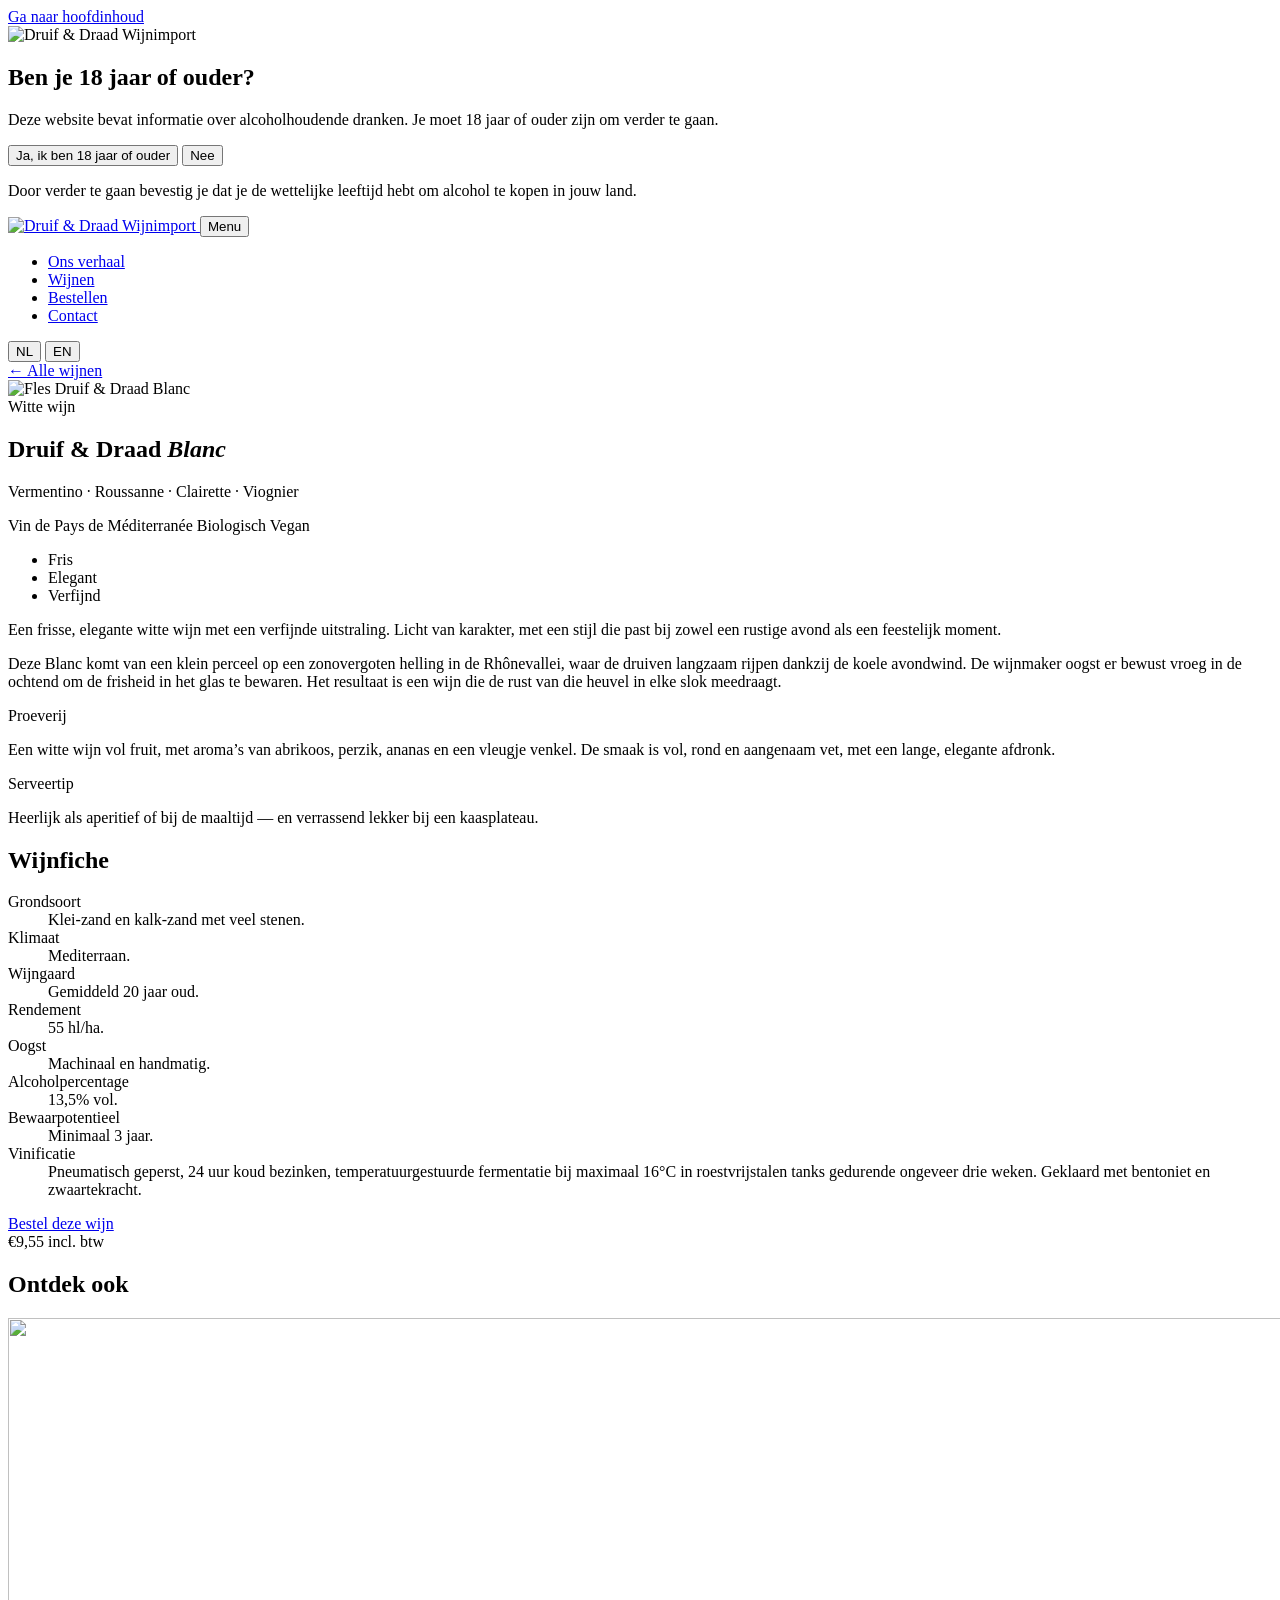
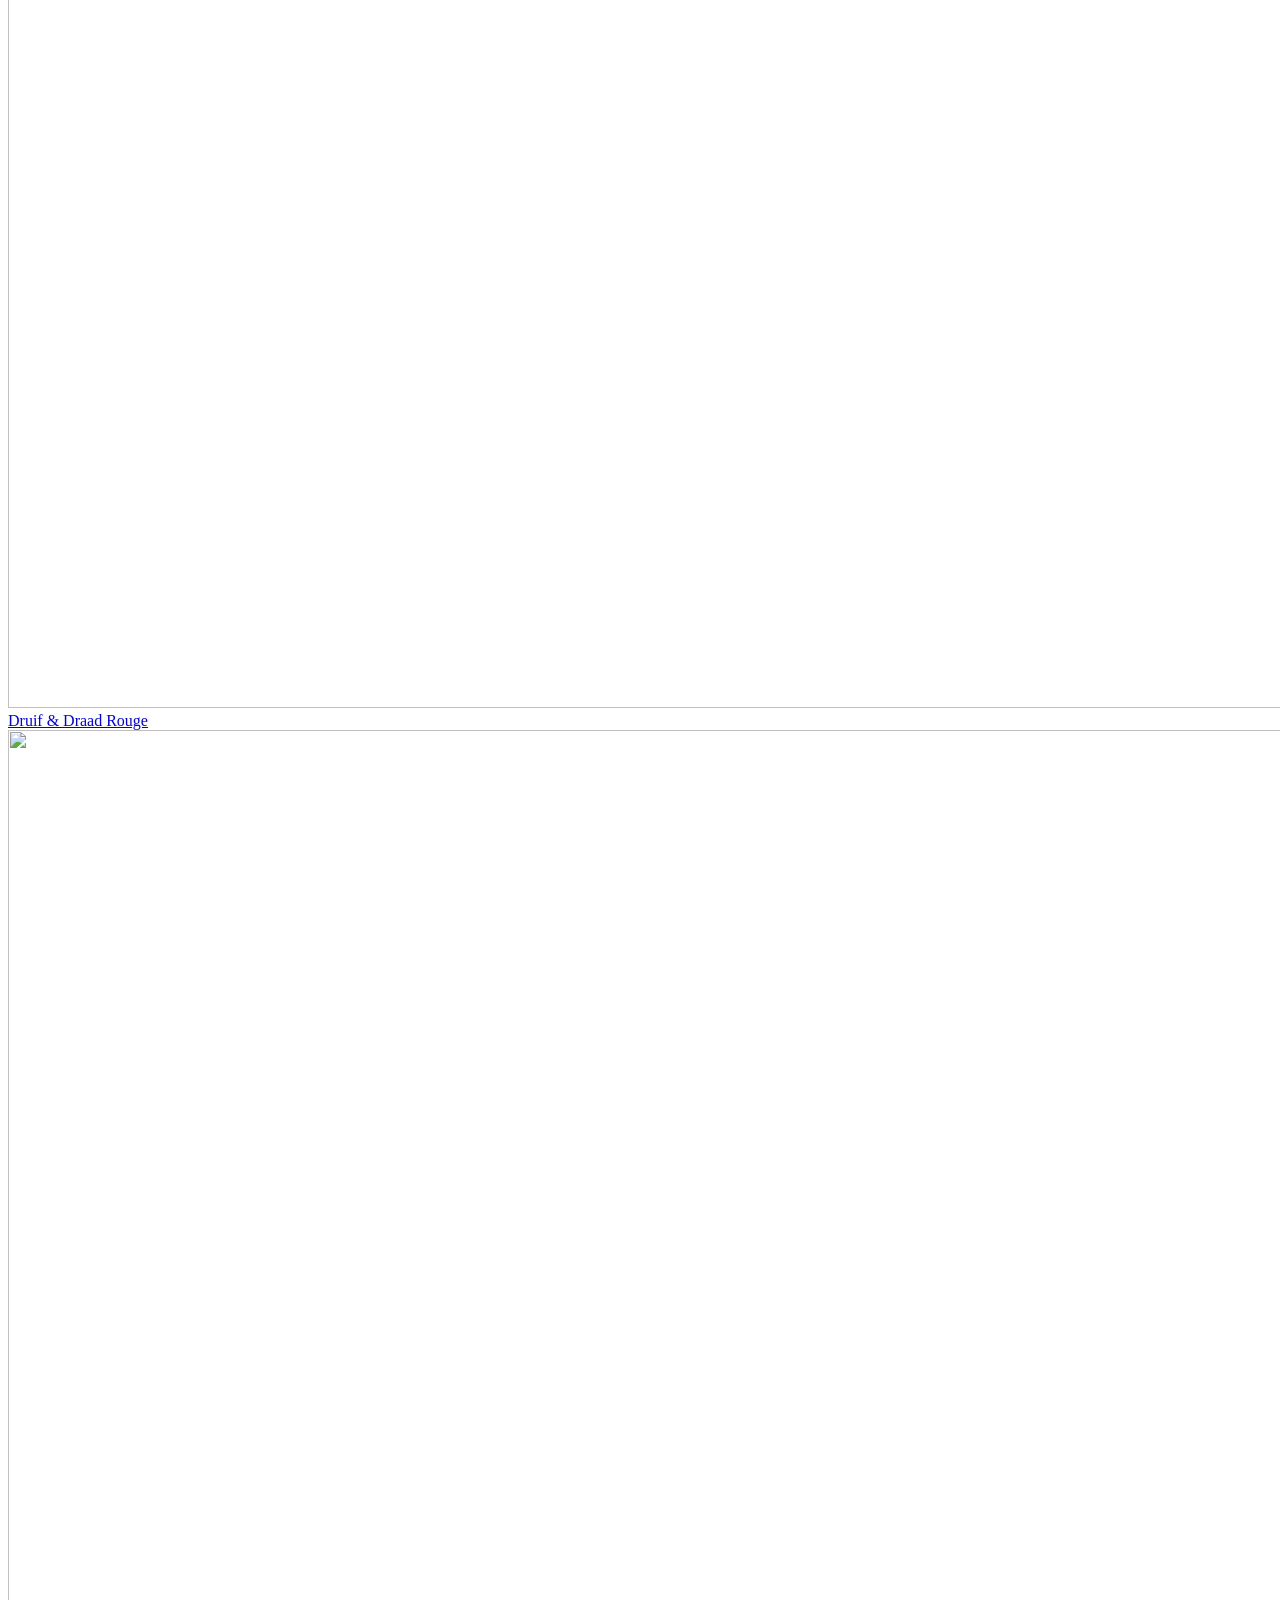
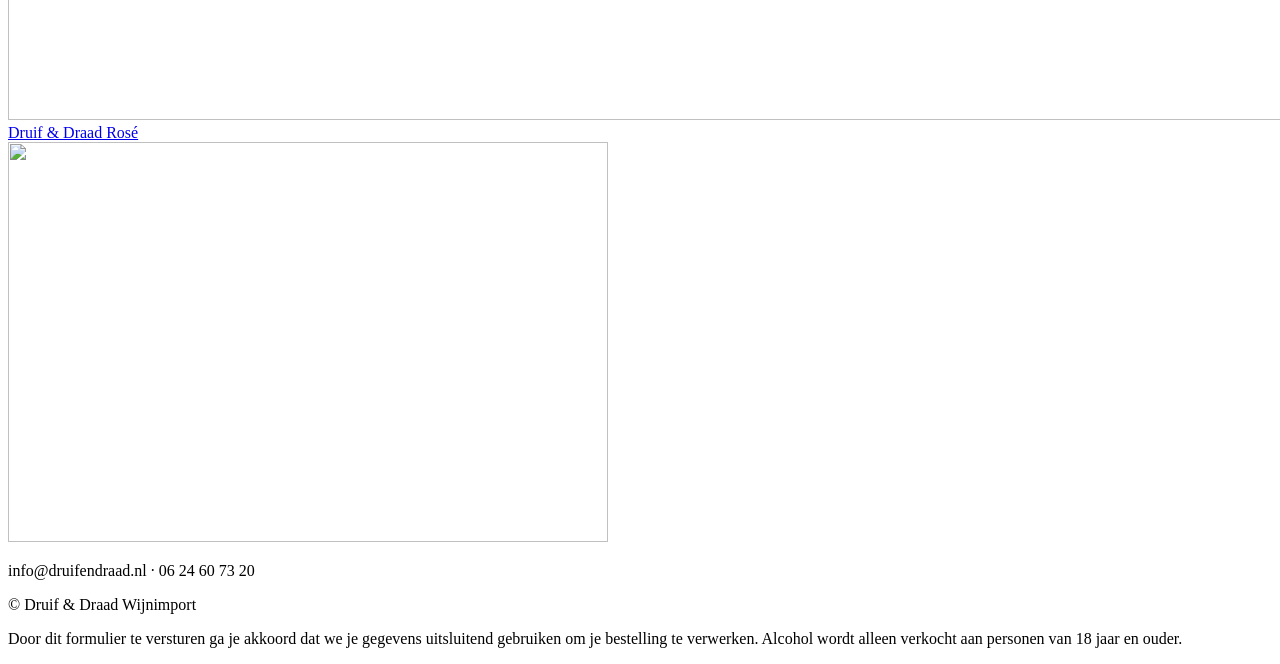
==== wijn-blanc.html @ 43ae8a0f "Add files via upload" ====
<!doctype html>
<html lang="nl">
<head>
  <meta charset="UTF-8">
  <meta name="viewport" content="width=device-width, initial-scale=1">
  <title>Druif &amp; Draad Blanc — Franse witte wijn</title>
  <meta name="description" content="Druif & Draad Blanc: een frisse, elegante witte wijn van Vermentino, Roussanne, Clairette en Viognier, biologisch geteeld in het mediterrane zuiden van Frankrijk.">

  <link rel="icon" type="image/svg+xml" href="assets/img/favicon.svg">
  <link rel="icon" type="image/png" sizes="32x32" href="assets/img/favicon-32.png">
  <link rel="apple-touch-icon" href="assets/img/apple-touch-icon.png">

  <link rel="preconnect" href="https://fonts.googleapis.com">
  <link rel="preconnect" href="https://fonts.gstatic.com" crossorigin>
  <link href="https://fonts.googleapis.com/css2?family=Cormorant+Garamond:ital,wght@0,500;0,600;0,700;1,500;1,600&family=Jost:wght@400;500;600&display=swap" rel="stylesheet">

  <link rel="stylesheet" href="css/style.css">
</head>
<body>
  <a class="skip-link" href="#main-content" data-i18n="skip">Ga naar hoofdinhoud</a>

  <!-- ================= Age gate ================= -->
  <div class="age-gate" id="age-gate" role="dialog" aria-modal="true" aria-labelledby="age-gate-title">
    <div class="age-gate__card" id="age-gate-card">
      <img class="age-gate__logo" src="assets/img/logo.png" width="600" height="400" alt="Druif &amp; Draad Wijnimport">
      <h2 id="age-gate-title" data-i18n="gate.title">Ben je 18 jaar of ouder?</h2>
      <p data-i18n="gate.text">Deze website bevat informatie over alcoholhoudende dranken. Je moet 18 jaar of ouder zijn om verder te gaan.</p>
      <div class="age-gate__actions">
        <button type="button" class="btn btn-primary" id="age-yes" data-i18n="gate.yes">Ja, ik ben 18 jaar of ouder</button>
        <button type="button" class="btn btn-ghost" id="age-no" data-i18n="gate.no">Nee</button>
      </div>
      <p class="age-gate__note" data-i18n="gate.note">Door verder te gaan bevestig je dat je de wettelijke leeftijd hebt om alcohol te kopen in jouw land.</p>
    </div>
  </div>

  <!-- ================= Header ================= -->
  <header class="site-header" id="site-header">
    <div class="container site-header__bar">
      <a class="brand" href="index.html#top">
        <img src="assets/img/logo.png" width="600" height="400" alt="Druif &amp; Draad Wijnimport">
      </a>

      <button class="nav-toggle" id="nav-toggle" aria-expanded="false" aria-controls="site-nav">
        <span class="visually-hidden" data-i18n="nav.toggle">Menu</span>
        <span></span>
      </button>

      <nav class="site-nav" id="site-nav">
        <ul class="nav-links">
          <li><a href="index.html#verhaal" data-i18n="nav.story">Ons verhaal</a></li>
          <li><a href="index.html#wijnen" data-i18n="nav.wines">Wijnen</a></li>
          <li><a href="index.html#bestellen" data-i18n="nav.order">Bestellen</a></li>
          <li><a href="index.html#contact" data-i18n="nav.contact">Contact</a></li>
        </ul>
        <div class="lang-switch" role="group" aria-label="Taal / Language">
          <button type="button" id="lang-nl" aria-pressed="true">NL</button>
          <button type="button" id="lang-en" aria-pressed="false">EN</button>
        </div>
      </nav>
    </div>
  </header>

  <main id="main-content">
    <!-- ================= Wine detail ================= -->
    <section class="wine-detail">
      <div class="container">
        <a class="wine-detail__back" href="index.html#wijnen" data-i18n="winepage.back">&larr; Alle wijnen</a>

        <div class="wine-detail__layout">
          <div class="wine-detail__visual reveal">
            <img src="assets/img/wine-blanc.jpg" width="1400" height="990" alt="Fles Druif &amp; Draad Blanc" loading="eager" decoding="async">
          </div>
          <div class="wine-detail__copy reveal">
            <span class="wine-card__type" data-i18n="wine.blanc.type">Witte wijn</span>
            <h1 class="wine-detail__name">Druif &amp; Draad <em>Blanc</em></h1>
            <p class="wine-card__grapes">Vermentino · Roussanne · Clairette · Viognier</p>
            <div class="wine-detail__badges">
              <span class="wine-detail__classification" data-i18n="wine.blanc.classification">Vin de Pays de M&eacute;diterran&eacute;e</span>
              <span class="wine-detail__badge" data-i18n="wine.blanc.badge1">Biologisch</span>
              <span class="wine-detail__badge" data-i18n="wine.blanc.badge2">Vegan</span>
            </div>
            <ul class="wine-card__keywords">
              <li data-i18n="wine.blanc.kw1">Fris</li>
              <li data-i18n="wine.blanc.kw2">Elegant</li>
              <li data-i18n="wine.blanc.kw3">Verfijnd</li>
            </ul>
            <p class="wine-detail__desc" data-i18n="wine.blanc.desc">Een frisse, elegante witte wijn met een verfijnde uitstraling. Licht van karakter, met een stijl die past bij zowel een rustige avond als een feestelijk moment.</p>
            <p class="wine-detail__story" data-i18n="wine.blanc.storyFull">Deze Blanc komt van een klein perceel op een zonovergoten helling in de Rhônevallei, waar de druiven langzaam rijpen dankzij de koele avondwind. De wijnmaker oogst er bewust vroeg in de ochtend om de frisheid in het glas te bewaren. Het resultaat is een wijn die de rust van die heuvel in elke slok meedraagt.</p>

            <span class="wine-card__type" data-i18n="winepage.tastingLabel">Proeverij</span>
            <p class="wine-detail__desc" data-i18n="wine.blanc.tasting">Een witte wijn vol fruit, met aroma&rsquo;s van abrikoos, perzik, ananas en een vleugje venkel. De smaak is vol, rond en aangenaam vet, met een lange, elegante afdronk.</p>

            <div class="wine-detail__meta">
              <span class="wine-detail__meta-label" data-i18n="winepage.serveLabel">Serveertip</span>
              <p data-i18n="wine.blanc.pairing">Heerlijk als aperitief of bij de maaltijd &mdash; en verrassend lekker bij een kaasplateau.</p>
            </div>

            <div class="wine-detail__specs">
              <h2 data-i18n="winepage.specsHeading">Wijnfiche</h2>
              <dl>
                <div><dt data-i18n="specs.soil">Grondsoort</dt><dd data-i18n="wine.blanc.spec.soil">Klei-zand en kalk-zand met veel stenen.</dd></div>
                <div><dt data-i18n="specs.climate">Klimaat</dt><dd data-i18n="wine.blanc.spec.climate">Mediterraan.</dd></div>
                <div><dt data-i18n="specs.vineyard">Wijngaard</dt><dd data-i18n="wine.blanc.spec.vineyard">Gemiddeld 20 jaar oud.</dd></div>
                <div><dt data-i18n="specs.yield">Rendement</dt><dd data-i18n="wine.blanc.spec.yield">55 hl/ha.</dd></div>
                <div><dt data-i18n="specs.harvest">Oogst</dt><dd data-i18n="wine.blanc.spec.harvest">Machinaal en handmatig.</dd></div>
                <div><dt data-i18n="specs.abv">Alcoholpercentage</dt><dd data-i18n="wine.blanc.spec.abv">13,5% vol.</dd></div>
                <div><dt data-i18n="specs.aging">Bewaarpotentieel</dt><dd data-i18n="wine.blanc.spec.aging">Minimaal 3 jaar.</dd></div>
                <div class="wine-detail__specs-full"><dt data-i18n="specs.vinification">Vinificatie</dt><dd data-i18n="wine.blanc.spec.vinification">Pneumatisch geperst, 24 uur koud bezinken, temperatuurgestuurde fermentatie bij maximaal 16&deg;C in roestvrijstalen tanks gedurende ongeveer drie weken. Geklaard met bentoniet en zwaartekracht.</dd></div>
              </dl>
            </div>

            <div class="wine-detail__actions">
              <a class="btn btn-primary" href="index.html?wine=blanc#bestellen" data-i18n="winepage.orderCta">Bestel deze wijn</a>
              <div class="wine-detail__price">&euro;9,55 <span data-i18n="wine.priceNote">incl. btw</span></div>
            </div>
          </div>
        </div>
      </div>
    </section>

    <!-- ================= Other wines ================= -->
    <section class="wine-detail__others">
      <div class="container">
        <h2 data-i18n="winepage.othersHeading">Ontdek ook</h2>
        <div class="wine-detail__others-grid">
          <a class="wine-detail__other-card" href="wijn-rouge.html">
            <img src="assets/img/wine-rouge.jpg" width="1400" height="990" alt="" aria-hidden="true">
            <span>Druif &amp; Draad Rouge</span>
          </a>
          <a class="wine-detail__other-card" href="wijn-rose.html">
            <img src="assets/img/wine-rose.jpg" width="1400" height="990" alt="" aria-hidden="true">
            <span>Druif &amp; Draad Ros&eacute;</span>
          </a>
        </div>
      </div>
    </section>
  </main>

  <!-- ================= Footer ================= -->
  <footer class="site-footer" id="contact">
    <div class="container">
      <div class="site-footer__brand">
        <img src="assets/img/logo.png" width="600" height="400" alt="" aria-hidden="true">
      </div>
      <div class="site-footer__meta">
        <p>info@druifendraad.nl · 06 24 60 73 20</p>
        <p>&copy; <span id="year"></span> Druif &amp; Draad Wijnimport</p>
      </div>
      <p class="site-footer__legal-note" data-i18n="footer.legal">Door dit formulier te versturen ga je akkoord dat we je gegevens uitsluitend gebruiken om je bestelling te verwerken. Alcohol wordt alleen verkocht aan personen van 18 jaar en ouder.</p>
    </div>
  </footer>

  <script src="js/main.js"></script>
</body>
</html>
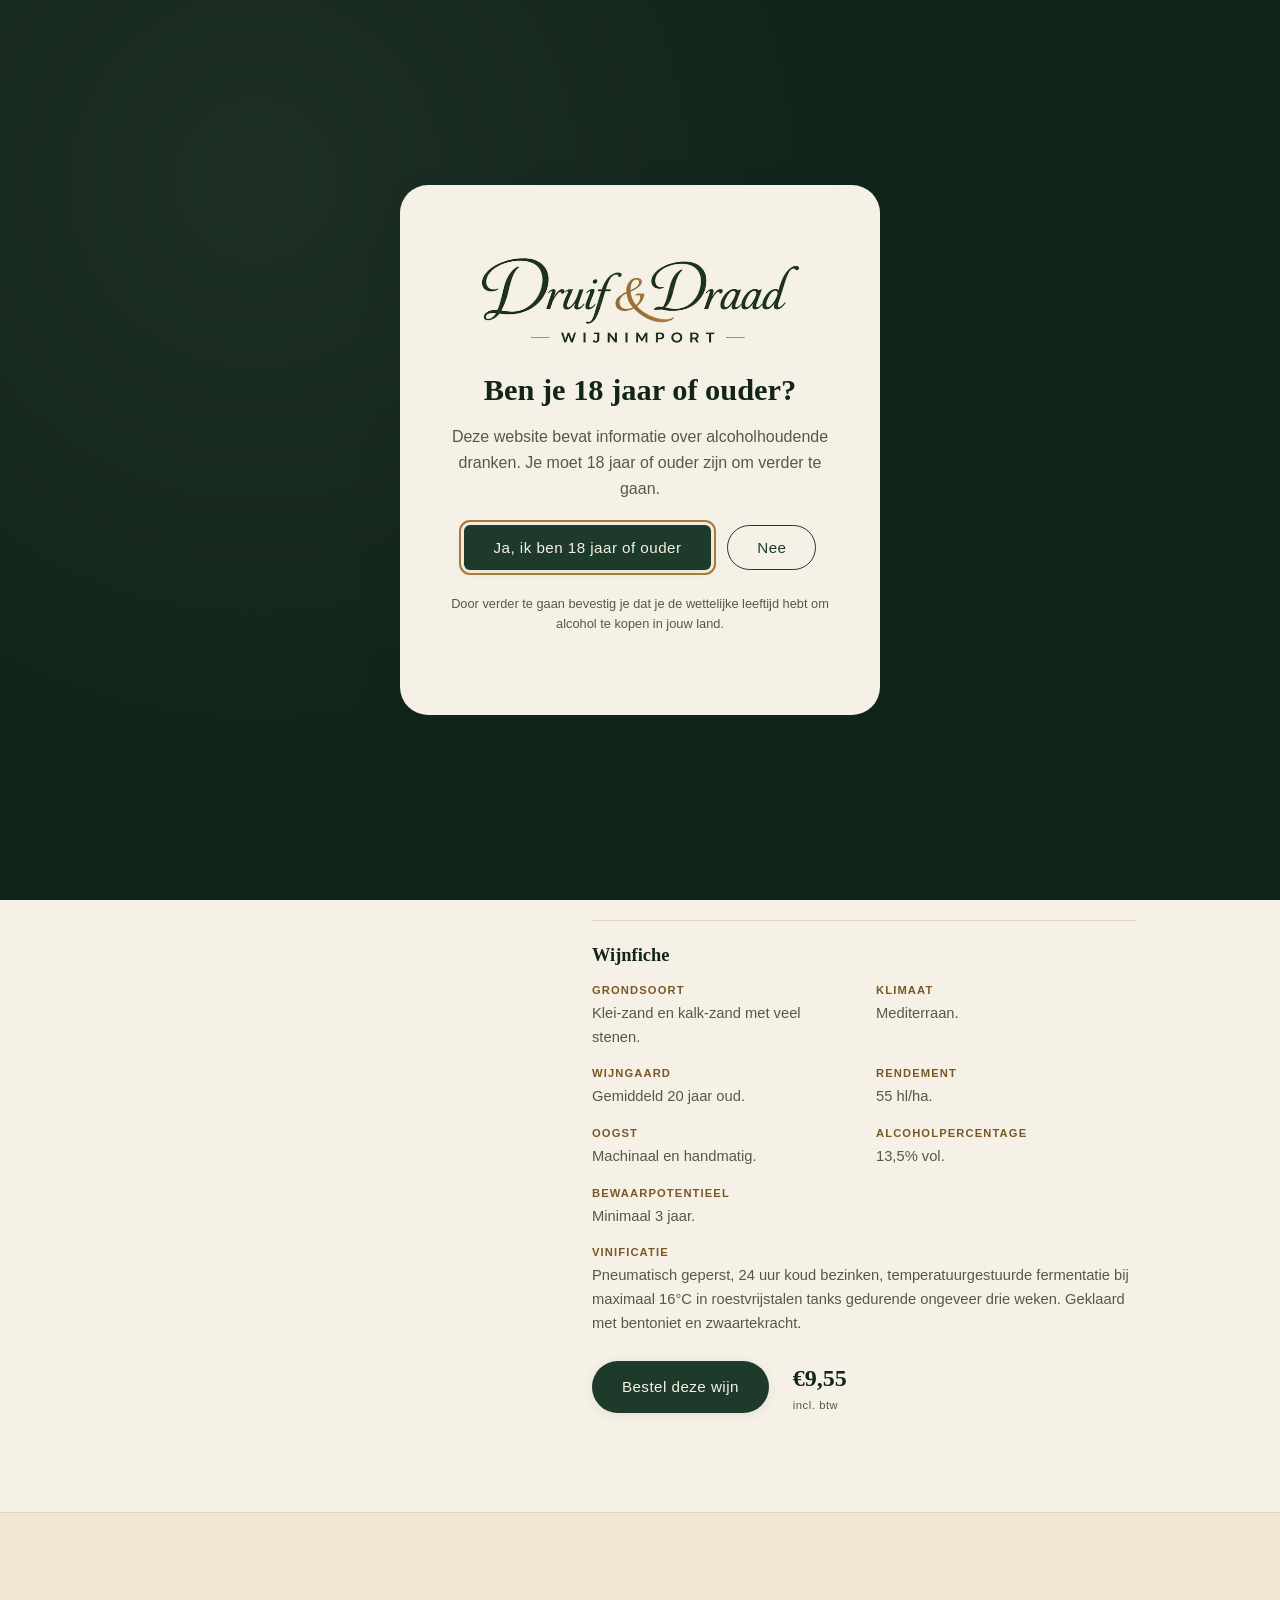
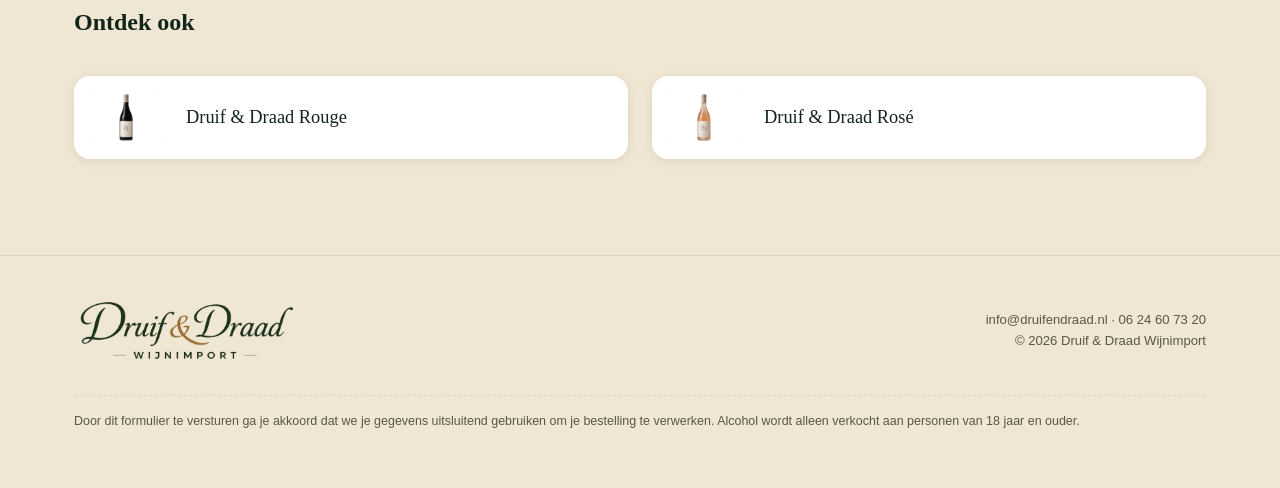
==== commit d17f1e63: "Logo transparant en groter" ====
--- a/wijn-blanc.html
+++ b/wijn-blanc.html
@@ -22,7 +22,7 @@
   <!-- ================= Age gate ================= -->
   <div class="age-gate" id="age-gate" role="dialog" aria-modal="true" aria-labelledby="age-gate-title">
     <div class="age-gate__card" id="age-gate-card">
-      <img class="age-gate__logo" src="assets/img/logo.png" width="600" height="400" alt="Druif &amp; Draad Wijnimport">
+      <img class="age-gate__logo" src="assets/img/logo.png" width="657" height="196" alt="Druif &amp; Draad Wijnimport">
       <h2 id="age-gate-title" data-i18n="gate.title">Ben je 18 jaar of ouder?</h2>
       <p data-i18n="gate.text">Deze website bevat informatie over alcoholhoudende dranken. Je moet 18 jaar of ouder zijn om verder te gaan.</p>
       <div class="age-gate__actions">
@@ -37,7 +37,7 @@
   <header class="site-header" id="site-header">
     <div class="container site-header__bar">
       <a class="brand" href="index.html#top">
-        <img src="assets/img/logo.png" width="600" height="400" alt="Druif &amp; Draad Wijnimport">
+        <img src="assets/img/logo.png" width="657" height="196" alt="Druif &amp; Draad Wijnimport">
       </a>
 
       <button class="nav-toggle" id="nav-toggle" aria-expanded="false" aria-controls="site-nav">
@@ -140,7 +140,7 @@
   <footer class="site-footer" id="contact">
     <div class="container">
       <div class="site-footer__brand">
-        <img src="assets/img/logo.png" width="600" height="400" alt="" aria-hidden="true">
+        <img src="assets/img/logo.png" width="657" height="196" alt="" aria-hidden="true">
       </div>
       <div class="site-footer__meta">
         <p>info@druifendraad.nl · 06 24 60 73 20</p>
--- a/css/style.css
+++ b/css/style.css
@@ -0,0 +1,997 @@
+/* ==========================================================================
+   Druif & Draad — stylesheet
+   Design tokens (primitive -> semantic) + components
+   ========================================================================== */
+
+:root {
+  /* Primitive palette */
+  --cream-50: #FBF8F1;
+  --cream-100: #F6F1E6;
+  --cream-200: #EFE6D3;
+  --cream-300: #E0D5BC;
+  --green-900: #12251A;
+  --green-800: #1E3A2B;
+  --green-700: #2A4E39;
+  --green-050: #E7ECE7;
+  --gold-300: #D8B87C;
+  --gold-500: #A9793A;
+  --gold-700: #7C5726;
+  --ink-900: #2A2A24;
+  --ink-600: #5B5646;
+  --white: #FFFFFF;
+
+  /* Semantic tokens */
+  --color-bg: var(--cream-100);
+  --color-bg-soft: var(--cream-200);
+  --color-surface: var(--white);
+  --color-border: var(--cream-300);
+  --color-text: var(--ink-900);
+  --color-text-soft: var(--ink-600);
+  --color-primary: var(--green-800);
+  --color-primary-strong: var(--green-900);
+  --color-primary-tint: var(--green-050);
+  --color-accent: var(--gold-500);
+  --color-accent-strong: var(--gold-700);
+  --color-accent-tint: var(--gold-300);
+  --color-on-primary: var(--cream-100);
+
+  /* Elevation */
+  --shadow-sm: 0 2px 12px rgba(18, 37, 26, 0.08);
+  --shadow-md: 0 16px 40px rgba(18, 37, 26, 0.14);
+
+  /* Shape */
+  --radius-sm: 6px;
+  --radius-md: 16px;
+  --radius-lg: 28px;
+  --radius-pill: 999px;
+
+  /* Layout */
+  --container: 1180px;
+  --space-1: 0.5rem;
+  --space-2: 1rem;
+  --space-3: 1.5rem;
+  --space-4: 2.5rem;
+  --space-5: 4rem;
+  --space-6: 6rem;
+
+  /* Motion */
+  --ease-out: cubic-bezier(0.16, 0.84, 0.44, 1);
+  --dur-fast: 200ms;
+  --dur-base: 500ms;
+  --dur-slow: 800ms;
+
+  /* Type */
+  --font-display: "Cormorant Garamond", "Iowan Old Style", Georgia, serif;
+  --font-body: "Jost", "Helvetica Neue", Arial, sans-serif;
+}
+
+@media (prefers-reduced-motion: reduce) {
+  :root {
+    --dur-fast: 0ms;
+    --dur-base: 0ms;
+    --dur-slow: 0ms;
+  }
+}
+
+/* ---------- Reset ---------- */
+*, *::before, *::after { box-sizing: border-box; }
+html { scroll-behavior: smooth; }
+@media (prefers-reduced-motion: reduce) {
+  html { scroll-behavior: auto; }
+  *, *::before, *::after {
+    animation-duration: 0.01ms !important;
+    animation-iteration-count: 1 !important;
+    transition-duration: 0.01ms !important;
+    scroll-behavior: auto !important;
+  }
+}
+body {
+  margin: 0;
+  background: var(--color-bg);
+  color: var(--color-text);
+  font-family: var(--font-body);
+  font-size: 1rem;
+  line-height: 1.6;
+  -webkit-font-smoothing: antialiased;
+}
+img { max-width: 100%; height: auto; display: block; }
+a { color: inherit; }
+h1, h2, h3, h4 { font-family: var(--font-display); font-weight: 600; line-height: 1.15; margin: 0 0 var(--space-2); color: var(--color-primary-strong); }
+p { margin: 0 0 var(--space-2); }
+button { font-family: inherit; }
+ul { margin: 0; padding: 0; list-style: none; }
+
+.container {
+  width: 100%;
+  max-width: var(--container);
+  margin-inline: auto;
+  padding-inline: var(--space-3);
+}
+
+.eyebrow {
+  display: inline-block;
+  font-family: var(--font-body);
+  font-size: 0.78rem;
+  letter-spacing: 0.22em;
+  text-transform: uppercase;
+  color: var(--color-accent-strong);
+  font-weight: 500;
+  margin-bottom: var(--space-2);
+}
+
+.section-heading { max-width: 40rem; }
+.section-heading p { color: var(--color-text-soft); }
+
+.center { text-align: center; margin-inline: auto; }
+
+/* ---------- Skip link ---------- */
+.skip-link {
+  position: absolute;
+  left: -999px;
+  top: auto;
+  background: var(--color-primary);
+  color: var(--color-on-primary);
+  padding: 0.8em 1.4em;
+  border-radius: var(--radius-sm);
+  z-index: 1000;
+}
+.skip-link:focus {
+  left: var(--space-3);
+  top: var(--space-3);
+}
+
+/* ---------- Focus ---------- */
+a:focus-visible,
+button:focus-visible,
+input:focus-visible,
+select:focus-visible,
+textarea:focus-visible {
+  outline: 2.5px solid var(--color-accent);
+  outline-offset: 3px;
+  border-radius: var(--radius-sm);
+}
+
+/* ==========================================================================
+   Age gate
+   ========================================================================== */
+.age-gate {
+  position: fixed;
+  inset: 0;
+  z-index: 2000;
+  display: flex;
+  align-items: center;
+  justify-content: center;
+  padding: var(--space-3);
+  background: var(--color-primary-strong);
+  background-image: radial-gradient(circle at 20% 20%, rgba(255,255,255,0.05), transparent 45%);
+}
+.age-gate[hidden] { display: none; }
+.age-gate__card {
+  width: 100%;
+  max-width: 30rem;
+  background: var(--color-bg);
+  border-radius: var(--radius-lg);
+  padding: var(--space-5) var(--space-4);
+  text-align: center;
+  box-shadow: var(--shadow-md);
+  animation: gate-in var(--dur-slow) var(--ease-out);
+}
+@keyframes gate-in {
+  from { opacity: 0; transform: translateY(18px) scale(0.98); }
+  to { opacity: 1; transform: translateY(0) scale(1); }
+}
+.age-gate__logo {
+  width: min(21rem, 100%);
+  height: auto;
+  margin: 0 auto var(--space-3);
+}
+.age-gate__card h2 { font-size: clamp(1.4rem, 1.1rem + 1.2vw, 1.9rem); }
+.age-gate__card p { color: var(--color-text-soft); }
+.age-gate__actions {
+  display: flex;
+  gap: var(--space-2);
+  justify-content: center;
+  margin-top: var(--space-3);
+  flex-wrap: wrap;
+}
+.age-gate__note {
+  margin-top: var(--space-3);
+  font-size: 0.8rem;
+  color: var(--color-text-soft);
+}
+
+/* ==========================================================================
+   Buttons
+   ========================================================================== */
+.btn {
+  display: inline-flex;
+  align-items: center;
+  justify-content: center;
+  gap: 0.5em;
+  padding: 0.85em 1.9em;
+  border-radius: var(--radius-pill);
+  font-size: 0.95rem;
+  letter-spacing: 0.03em;
+  font-weight: 500;
+  border: 1.5px solid transparent;
+  cursor: pointer;
+  transition: transform var(--dur-fast) var(--ease-out),
+              background-color var(--dur-fast) var(--ease-out),
+              border-color var(--dur-fast) var(--ease-out),
+              box-shadow var(--dur-fast) var(--ease-out),
+              opacity var(--dur-fast) var(--ease-out);
+  text-decoration: none;
+  min-height: 44px;
+}
+.btn:active { transform: translateY(1px) scale(0.99); }
+.btn-primary {
+  background: var(--color-primary);
+  color: var(--color-on-primary);
+  box-shadow: var(--shadow-sm);
+}
+.btn-primary:hover { background: var(--color-primary-strong); box-shadow: var(--shadow-md); }
+.btn-ghost {
+  background: transparent;
+  color: var(--color-primary);
+  border-color: var(--color-primary);
+}
+.btn-ghost:hover { background: var(--color-primary-tint); }
+.btn-outline-light {
+  background: transparent;
+  color: var(--color-on-primary);
+  border-color: rgba(246,241,230,0.55);
+}
+.btn-outline-light:hover { background: rgba(246,241,230,0.12); }
+.btn[disabled] { opacity: 0.6; cursor: progress; }
+
+/* ==========================================================================
+   Header
+   ========================================================================== */
+.site-header {
+  position: sticky;
+  top: 0;
+  z-index: 900;
+  background: rgba(246, 241, 230, 0.88);
+  backdrop-filter: blur(10px);
+  -webkit-backdrop-filter: blur(10px);
+  border-bottom: 1px solid transparent;
+  transition: border-color var(--dur-fast) var(--ease-out), box-shadow var(--dur-fast) var(--ease-out);
+}
+.site-header.is-scrolled {
+  border-color: var(--color-border);
+  box-shadow: var(--shadow-sm);
+}
+.site-header__bar {
+  display: flex;
+  align-items: center;
+  justify-content: space-between;
+  gap: var(--space-3);
+  padding-block: 0.85rem;
+}
+.brand {
+  display: flex;
+  align-items: center;
+  gap: 0.6rem;
+  text-decoration: none;
+}
+.brand img { height: 3.6rem; width: auto; }
+
+.nav-toggle {
+  display: none;
+  background: transparent;
+  border: none;
+  width: 44px;
+  height: 44px;
+  border-radius: var(--radius-sm);
+  cursor: pointer;
+  position: relative;
+}
+.nav-toggle span,
+.nav-toggle span::before,
+.nav-toggle span::after {
+  content: "";
+  position: absolute;
+  left: 11px;
+  right: 11px;
+  height: 2px;
+  background: var(--color-primary-strong);
+  transition: transform var(--dur-fast) var(--ease-out), opacity var(--dur-fast) var(--ease-out);
+}
+.nav-toggle span { top: 21px; }
+.nav-toggle span::before { content: ""; top: -7px; }
+.nav-toggle span::after { content: ""; top: 7px; }
+.nav-toggle[aria-expanded="true"] span { background: transparent; }
+.nav-toggle[aria-expanded="true"] span::before { transform: translateY(7px) rotate(45deg); }
+.nav-toggle[aria-expanded="true"] span::after { transform: translateY(-7px) rotate(-45deg); }
+
+.site-nav {
+  display: flex;
+  align-items: center;
+  gap: var(--space-4);
+}
+.nav-links { display: flex; gap: var(--space-3); }
+.nav-links a {
+  text-decoration: none;
+  font-size: 0.92rem;
+  letter-spacing: 0.03em;
+  color: var(--color-text);
+  padding: 0.4em 0.1em;
+  position: relative;
+}
+.nav-links a::after {
+  content: "";
+  position: absolute;
+  left: 0; right: 100%;
+  bottom: -2px;
+  height: 1.5px;
+  background: var(--color-accent);
+  transition: right var(--dur-base) var(--ease-out);
+}
+.nav-links a:hover::after,
+.nav-links a:focus-visible::after { right: 0; }
+
+.lang-switch {
+  display: flex;
+  border: 1.5px solid var(--color-border);
+  border-radius: var(--radius-pill);
+  overflow: hidden;
+}
+.lang-switch button {
+  border: none;
+  background: transparent;
+  padding: 0.4em 0.75em;
+  font-size: 0.78rem;
+  letter-spacing: 0.08em;
+  cursor: pointer;
+  color: var(--color-text-soft);
+  transition: background var(--dur-fast) var(--ease-out), color var(--dur-fast) var(--ease-out);
+}
+.lang-switch button[aria-pressed="true"] {
+  background: var(--color-primary);
+  color: var(--color-on-primary);
+}
+
+@media (max-width: 860px) {
+  .nav-toggle { display: block; }
+  .site-nav {
+    position: fixed;
+    inset: 0 0 0 auto;
+    top: 0;
+    height: 100vh;
+    width: min(78vw, 20rem);
+    background: var(--color-bg);
+    flex-direction: column;
+    align-items: flex-start;
+    justify-content: flex-start;
+    padding: 6.5rem var(--space-3) var(--space-3);
+    transform: translateX(100%);
+    transition: transform var(--dur-base) var(--ease-out);
+    box-shadow: var(--shadow-md);
+  }
+  .site-nav.is-open { transform: translateX(0); }
+  .nav-links { flex-direction: column; gap: var(--space-2); }
+  .nav-links a { font-size: 1.1rem; }
+  .lang-switch { margin-top: var(--space-3); }
+}
+
+/* ==========================================================================
+   Hero
+   ========================================================================== */
+.hero {
+  position: relative;
+  padding-block: var(--space-6) var(--space-5);
+  overflow: hidden;
+}
+.hero::before {
+  content: "";
+  position: absolute;
+  inset: 0;
+  background: radial-gradient(60% 60% at 85% 10%, var(--color-primary-tint), transparent 70%);
+  z-index: 0;
+}
+.hero .container {
+  position: relative;
+  z-index: 1;
+  display: grid;
+  grid-template-columns: 1fr;
+  gap: var(--space-5);
+  align-items: center;
+}
+.hero__copy { max-width: 34rem; }
+.hero__tagline {
+  font-size: clamp(2.4rem, 1.7rem + 3vw, 4rem);
+  margin-bottom: var(--space-2);
+}
+.hero__tagline em {
+  font-style: italic;
+  color: var(--color-accent-strong);
+}
+.hero__lede {
+  font-size: 1.1rem;
+  color: var(--color-text-soft);
+  max-width: 32rem;
+}
+.hero__actions {
+  display: flex;
+  gap: var(--space-2);
+  margin-top: var(--space-3);
+  flex-wrap: wrap;
+}
+.hero__visual {
+  position: relative;
+  border-radius: var(--radius-lg);
+  overflow: hidden;
+  background: var(--color-surface);
+  box-shadow: var(--shadow-md);
+}
+.hero__visual img {
+  width: 100%;
+  height: auto;
+  aspect-ratio: 1400 / 990;
+  object-fit: cover;
+  transition: transform 1.2s var(--ease-out);
+}
+.hero__visual:hover img { transform: scale(1.035); }
+.hero__badge {
+  position: absolute;
+  bottom: var(--space-2);
+  left: var(--space-2);
+  background: rgba(246,241,230,0.92);
+  backdrop-filter: blur(6px);
+  padding: 0.6em 1.1em;
+  border-radius: var(--radius-pill);
+  font-size: 0.78rem;
+  letter-spacing: 0.08em;
+  color: var(--color-primary-strong);
+  box-shadow: var(--shadow-sm);
+}
+
+@media (min-width: 900px) {
+  .hero .container { grid-template-columns: 1.05fr 0.95fr; }
+}
+
+/* ==========================================================================
+   Reveal-on-scroll
+   ========================================================================== */
+.reveal {
+  opacity: 0;
+  transform: translateY(28px);
+  transition: opacity var(--dur-slow) var(--ease-out), transform var(--dur-slow) var(--ease-out);
+  will-change: opacity, transform;
+}
+.reveal.is-visible { opacity: 1; transform: translateY(0); }
+.reveal-stagger.is-visible { transition-delay: var(--stagger, 0ms); }
+
+/* ==========================================================================
+   Story
+   ========================================================================== */
+.story {
+  padding-block: var(--space-6);
+  background: var(--color-bg-soft);
+  border-block: 1px solid var(--color-border);
+}
+.story .container {
+  display: grid;
+  gap: var(--space-4);
+}
+.story__mark {
+  font-family: var(--font-display);
+  font-size: 5rem;
+  color: var(--color-accent-tint);
+  line-height: 0.6;
+  margin-bottom: var(--space-2);
+}
+.story__text {
+  max-width: 42rem;
+  font-size: 1.08rem;
+  color: var(--color-text-soft);
+}
+.story__keywords {
+  display: flex;
+  gap: var(--space-2);
+  flex-wrap: wrap;
+  margin-top: var(--space-3);
+}
+.story__keywords li {
+  font-size: 0.76rem;
+  letter-spacing: 0.14em;
+  text-transform: uppercase;
+  color: var(--color-primary);
+  border: 1px solid var(--color-border);
+  background: var(--color-surface);
+  padding: 0.5em 1em;
+  border-radius: var(--radius-pill);
+}
+
+@media (min-width: 900px) {
+  .story .container { grid-template-columns: 0.9fr 1.1fr; align-items: start; }
+}
+
+/* ==========================================================================
+   Wines
+   ========================================================================== */
+.wines { padding-block: var(--space-6); }
+.wines-grid {
+  margin-top: var(--space-5);
+  display: grid;
+  gap: var(--space-4);
+  grid-template-columns: 1fr;
+}
+@media (min-width: 720px) {
+  .wines-grid { grid-template-columns: repeat(3, 1fr); }
+}
+
+.wine-card {
+  background: var(--color-surface);
+  border-radius: var(--radius-lg);
+  overflow: hidden;
+  box-shadow: var(--shadow-sm);
+  display: flex;
+  flex-direction: column;
+  transition: box-shadow var(--dur-base) var(--ease-out), transform var(--dur-base) var(--ease-out);
+}
+.wine-card:hover { box-shadow: var(--shadow-md); transform: translateY(-6px); }
+.wine-card__figure {
+  display: block;
+  background: linear-gradient(180deg, var(--cream-200), var(--white) 70%);
+  padding: var(--space-3) var(--space-3) 0;
+  text-decoration: none;
+}
+.wine-card__figure img {
+  width: 100%;
+  aspect-ratio: 1400 / 990;
+  object-fit: contain;
+  transition: transform var(--dur-slow) var(--ease-out);
+}
+.wine-card:hover .wine-card__figure img,
+.wine-card__figure:focus-visible img { transform: translateY(-6px) scale(1.02); }
+.wine-card__body {
+  padding: var(--space-3) var(--space-3) var(--space-4);
+  display: flex;
+  flex-direction: column;
+  gap: 0.6rem;
+  flex: 1;
+}
+.wine-card__type {
+  font-size: 0.72rem;
+  letter-spacing: 0.2em;
+  text-transform: uppercase;
+  color: var(--color-accent-strong);
+  font-weight: 600;
+}
+.wine-card__name {
+  font-size: 1.7rem;
+  margin-bottom: 0;
+}
+.wine-card__name a {
+  text-decoration: none;
+  transition: color var(--dur-fast) var(--ease-out);
+}
+.wine-card__name a:hover,
+.wine-card__name a:focus-visible { color: var(--color-accent-strong); }
+.wine-card__more {
+  display: inline-flex;
+  align-items: center;
+  gap: 0.35em;
+  margin-top: -0.2rem;
+  font-size: 0.85rem;
+  font-weight: 500;
+  color: var(--color-accent-strong);
+  text-decoration: none;
+}
+.wine-card__more span { transition: transform var(--dur-fast) var(--ease-out); }
+.wine-card__more:hover span,
+.wine-card__more:focus-visible span { transform: translateX(3px); }
+.wine-card__grapes {
+  font-size: 0.85rem;
+  color: var(--color-text-soft);
+  font-style: italic;
+}
+.wine-card__keywords {
+  display: flex;
+  gap: 0.4rem;
+  flex-wrap: wrap;
+  margin: 0.2rem 0 0.4rem;
+}
+.wine-card__keywords li {
+  font-size: 0.68rem;
+  letter-spacing: 0.09em;
+  text-transform: uppercase;
+  color: var(--color-primary);
+  background: var(--color-primary-tint);
+  padding: 0.35em 0.7em;
+  border-radius: var(--radius-pill);
+}
+.wine-card__desc { color: var(--color-text-soft); font-size: 0.94rem; }
+.wine-card__story {
+  font-size: 0.88rem;
+  color: var(--color-text-soft);
+  border-left: 2px solid var(--color-accent-tint);
+  padding-left: 0.8em;
+  margin: 0.2rem 0 0;
+}
+.wine-card__footer {
+  margin-top: auto;
+  padding-top: var(--space-2);
+  display: flex;
+  align-items: center;
+  justify-content: space-between;
+  gap: var(--space-2);
+  border-top: 1px solid var(--color-border);
+}
+.wine-card__price {
+  font-family: var(--font-display);
+  font-size: 1.3rem;
+  color: var(--color-primary-strong);
+  font-weight: 600;
+}
+.wine-card__price span {
+  display: block;
+  font-family: var(--font-body);
+  font-size: 0.66rem;
+  color: var(--color-text-soft);
+  letter-spacing: 0.05em;
+  font-weight: 400;
+}
+
+/* ==========================================================================
+   Wine detail page
+   ========================================================================== */
+.wine-detail { padding-block: var(--space-5) var(--space-6); }
+.wine-detail__back {
+  display: inline-flex;
+  align-items: center;
+  gap: 0.4em;
+  font-size: 0.88rem;
+  color: var(--color-text-soft);
+  text-decoration: none;
+  margin-bottom: var(--space-4);
+}
+.wine-detail__back:hover,
+.wine-detail__back:focus-visible { color: var(--color-primary); }
+
+.wine-detail__layout {
+  display: grid;
+  gap: var(--space-5);
+}
+@media (min-width: 900px) {
+  .wine-detail__layout { grid-template-columns: 0.85fr 1.15fr; align-items: start; }
+}
+
+.wine-detail__visual {
+  border-radius: var(--radius-lg);
+  overflow: hidden;
+  background: linear-gradient(180deg, var(--cream-200), var(--white) 70%);
+  box-shadow: var(--shadow-md);
+  padding: var(--space-4);
+}
+.wine-detail__visual img {
+  width: 100%;
+  aspect-ratio: 1400 / 990;
+  object-fit: contain;
+}
+
+.wine-detail__copy { max-width: 34rem; }
+.wine-detail__name {
+  font-size: clamp(2rem, 1.6rem + 1.8vw, 3rem);
+  margin-top: 0.3rem;
+}
+.wine-detail__copy .wine-card__grapes { font-size: 0.95rem; margin-top: 0.2rem; }
+.wine-detail__copy .wine-card__keywords { margin: 0.8rem 0 1rem; }
+.wine-detail__desc {
+  font-size: 1.08rem;
+  color: var(--color-text-soft);
+}
+.wine-detail__story {
+  color: var(--color-text-soft);
+  border-left: 2px solid var(--color-accent-tint);
+  padding-left: 1em;
+  margin: var(--space-2) 0;
+}
+
+.wine-detail__badges {
+  display: flex;
+  flex-wrap: wrap;
+  gap: 0.5rem;
+  margin: 0.6rem 0 0.8rem;
+}
+.wine-detail__classification,
+.wine-detail__badge {
+  font-size: 0.72rem;
+  letter-spacing: 0.09em;
+  text-transform: uppercase;
+  padding: 0.4em 0.85em;
+  border-radius: var(--radius-pill);
+  font-weight: 600;
+}
+.wine-detail__classification {
+  background: var(--color-primary);
+  color: var(--color-on-primary);
+}
+.wine-detail__badge {
+  background: transparent;
+  color: var(--color-primary);
+  border: 1px solid var(--color-primary);
+}
+.wine-detail__note {
+  font-style: italic;
+  color: var(--color-text-soft);
+  font-size: 0.94rem;
+  margin: 0 0 var(--space-2);
+}
+
+.wine-detail__specs {
+  margin-top: var(--space-3);
+  padding-top: var(--space-3);
+  border-top: 1px solid var(--color-border);
+}
+.wine-detail__specs h2 {
+  font-size: 1.15rem;
+  margin-bottom: var(--space-2);
+}
+.wine-detail__specs dl {
+  display: grid;
+  grid-template-columns: 1fr;
+  gap: var(--space-2) var(--space-3);
+  margin: 0;
+}
+@media (min-width: 560px) {
+  .wine-detail__specs dl { grid-template-columns: 1fr 1fr; }
+}
+.wine-detail__specs .wine-detail__specs-full { grid-column: 1 / -1; }
+.wine-detail__specs dt {
+  font-size: 0.7rem;
+  letter-spacing: 0.1em;
+  text-transform: uppercase;
+  color: var(--color-accent-strong);
+  font-weight: 600;
+  margin-bottom: 0.2em;
+}
+.wine-detail__specs dd {
+  margin: 0;
+  font-size: 0.92rem;
+  color: var(--color-text-soft);
+}
+
+.wine-detail__meta {
+  display: flex;
+  gap: var(--space-2);
+  align-items: baseline;
+  background: var(--color-bg-soft);
+  border: 1px solid var(--color-border);
+  border-radius: var(--radius-md);
+  padding: var(--space-2) var(--space-3);
+  margin: var(--space-3) 0;
+}
+.wine-detail__meta-label {
+  font-size: 0.72rem;
+  letter-spacing: 0.14em;
+  text-transform: uppercase;
+  color: var(--color-accent-strong);
+  font-weight: 600;
+  flex-shrink: 0;
+}
+.wine-detail__meta p { margin: 0; font-size: 0.92rem; color: var(--color-text-soft); }
+
+.wine-detail__actions {
+  display: flex;
+  align-items: center;
+  gap: var(--space-3);
+  flex-wrap: wrap;
+  margin-top: var(--space-3);
+}
+.wine-detail__price {
+  font-family: var(--font-display);
+  font-size: 1.5rem;
+  color: var(--color-primary-strong);
+  font-weight: 600;
+}
+.wine-detail__price span {
+  display: block;
+  font-family: var(--font-body);
+  font-size: 0.7rem;
+  color: var(--color-text-soft);
+  letter-spacing: 0.05em;
+  font-weight: 400;
+}
+
+.wine-detail__others {
+  padding-block: var(--space-6);
+  background: var(--color-bg-soft);
+  border-top: 1px solid var(--color-border);
+}
+.wine-detail__others h2 { font-size: 1.5rem; }
+.wine-detail__others-grid {
+  margin-top: var(--space-4);
+  display: grid;
+  gap: var(--space-3);
+  grid-template-columns: 1fr;
+}
+@media (min-width: 620px) {
+  .wine-detail__others-grid { grid-template-columns: repeat(2, 1fr); }
+}
+.wine-detail__other-card {
+  display: flex;
+  align-items: center;
+  gap: var(--space-3);
+  background: var(--color-surface);
+  border-radius: var(--radius-md);
+  padding: var(--space-2);
+  text-decoration: none;
+  color: var(--color-text);
+  box-shadow: var(--shadow-sm);
+  transition: transform var(--dur-fast) var(--ease-out), box-shadow var(--dur-fast) var(--ease-out);
+}
+.wine-detail__other-card:hover,
+.wine-detail__other-card:focus-visible {
+  transform: translateY(-3px);
+  box-shadow: var(--shadow-md);
+}
+.wine-detail__other-card img {
+  width: 4.5rem;
+  aspect-ratio: 1400 / 990;
+  object-fit: contain;
+  background: var(--color-bg-soft);
+  border-radius: var(--radius-sm);
+}
+.wine-detail__other-card span {
+  font-family: var(--font-display);
+  font-size: 1.15rem;
+  color: var(--color-primary-strong);
+}
+
+/* ==========================================================================
+   Order form
+   ========================================================================== */
+.order {
+  padding-block: var(--space-6);
+  background: var(--color-primary-strong);
+  color: var(--color-on-primary);
+  position: relative;
+  overflow: hidden;
+}
+.order::before {
+  content: "";
+  position: absolute;
+  inset: 0;
+  background: radial-gradient(50% 70% at 10% 0%, rgba(216,184,124,0.15), transparent 60%);
+}
+.order .container { position: relative; display: grid; gap: var(--space-5); }
+.order .section-heading h2 { color: var(--color-on-primary); }
+.order .section-heading p { color: rgba(246,241,230,0.78); }
+.order .eyebrow { color: var(--gold-300); }
+
+.order-layout {
+  display: grid;
+  gap: var(--space-4);
+}
+@media (min-width: 900px) {
+  .order-layout { grid-template-columns: 0.85fr 1.15fr; align-items: start; }
+}
+
+.order-info__list { margin-top: var(--space-3); display: grid; gap: var(--space-2); }
+.order-info__list li {
+  display: flex;
+  gap: 0.7em;
+  align-items: baseline;
+  font-size: 0.98rem;
+}
+.order-info__list a { text-decoration: underline; text-underline-offset: 3px; color: var(--cream-100); }
+.order-info__list strong { color: var(--gold-300); font-family: var(--font-display); font-size: 1.05em; }
+
+form.order-form {
+  background: var(--color-bg);
+  color: var(--color-text);
+  border-radius: var(--radius-lg);
+  padding: var(--space-4);
+  box-shadow: var(--shadow-md);
+  display: grid;
+  gap: var(--space-2);
+}
+.form-row { display: grid; gap: var(--space-2); }
+@media (min-width: 620px) {
+  .form-row.two-col { grid-template-columns: 1fr 1fr; }
+}
+.field { display: grid; gap: 0.4rem; }
+.field label {
+  font-size: 0.82rem;
+  letter-spacing: 0.03em;
+  font-weight: 500;
+  color: var(--color-primary-strong);
+}
+.field .hint { font-size: 0.76rem; color: var(--color-text-soft); font-weight: 400; }
+.field input,
+.field select,
+.field textarea {
+  border: 1.5px solid var(--color-border);
+  background: var(--color-surface);
+  border-radius: var(--radius-sm);
+  padding: 0.8em 0.9em;
+  font-family: var(--font-body);
+  font-size: 0.98rem;
+  color: var(--color-text);
+  min-height: 44px;
+  transition: border-color var(--dur-fast) var(--ease-out);
+}
+.field textarea { min-height: 7rem; resize: vertical; }
+.field input:focus,
+.field select:focus,
+.field textarea:focus { border-color: var(--color-accent); }
+.field-required::after { content: " *"; color: var(--color-accent-strong); }
+
+.order-form__footer {
+  display: flex;
+  align-items: center;
+  gap: var(--space-2);
+  flex-wrap: wrap;
+  margin-top: var(--space-1);
+}
+.form-status {
+  font-size: 0.9rem;
+  border-radius: var(--radius-sm);
+  padding: 0.7em 1em;
+  display: none;
+}
+.form-status.is-visible { display: block; }
+.form-status[data-state="success"] { background: var(--color-primary-tint); color: var(--color-primary-strong); }
+.form-status[data-state="error"] { background: #F6E4DA; color: #7A3B1E; }
+
+.btn-spinner {
+  width: 1em; height: 1em;
+  border: 2px solid rgba(255,255,255,0.4);
+  border-top-color: #fff;
+  border-radius: 50%;
+  animation: spin 700ms linear infinite;
+  display: none;
+}
+[data-loading="true"] .btn-spinner { display: inline-block; }
+[data-loading="true"] .btn-label { opacity: 0.85; }
+@keyframes spin { to { transform: rotate(360deg); } }
+
+/* ==========================================================================
+   Footer
+   ========================================================================== */
+.site-footer {
+  background: var(--color-bg-soft);
+  border-top: 1px solid var(--color-border);
+  padding-block: var(--space-4);
+}
+.site-footer .container {
+  display: flex;
+  flex-wrap: wrap;
+  gap: var(--space-3);
+  align-items: center;
+  justify-content: space-between;
+}
+.site-footer__brand { display: flex; align-items: center; gap: 0.6rem; }
+.site-footer__brand img {
+  height: 4.2rem;
+  width: auto;
+}
+.site-footer__brand span { font-family: var(--font-display); font-size: 1.1rem; color: var(--color-primary-strong); }
+.site-footer__meta { font-size: 0.82rem; color: var(--color-text-soft); text-align: right; }
+.site-footer__meta p { margin: 0; }
+.site-footer__legal-note {
+  width: 100%;
+  border-top: 1px dashed var(--color-border);
+  padding-top: var(--space-2);
+  margin-top: var(--space-1);
+  font-size: 0.78rem;
+  color: var(--color-text-soft);
+}
+
+/* ==========================================================================
+   Utilities
+   ========================================================================== */
+.visually-hidden {
+  position: absolute !important;
+  width: 1px; height: 1px;
+  overflow: hidden;
+  clip: rect(0 0 0 0);
+  white-space: nowrap;
+  margin: -1px; padding: 0; border: 0;
+}
+
+@media (max-width: 480px) {
+  :root { --space-6: 3.5rem; --space-5: 2.75rem; }
+}
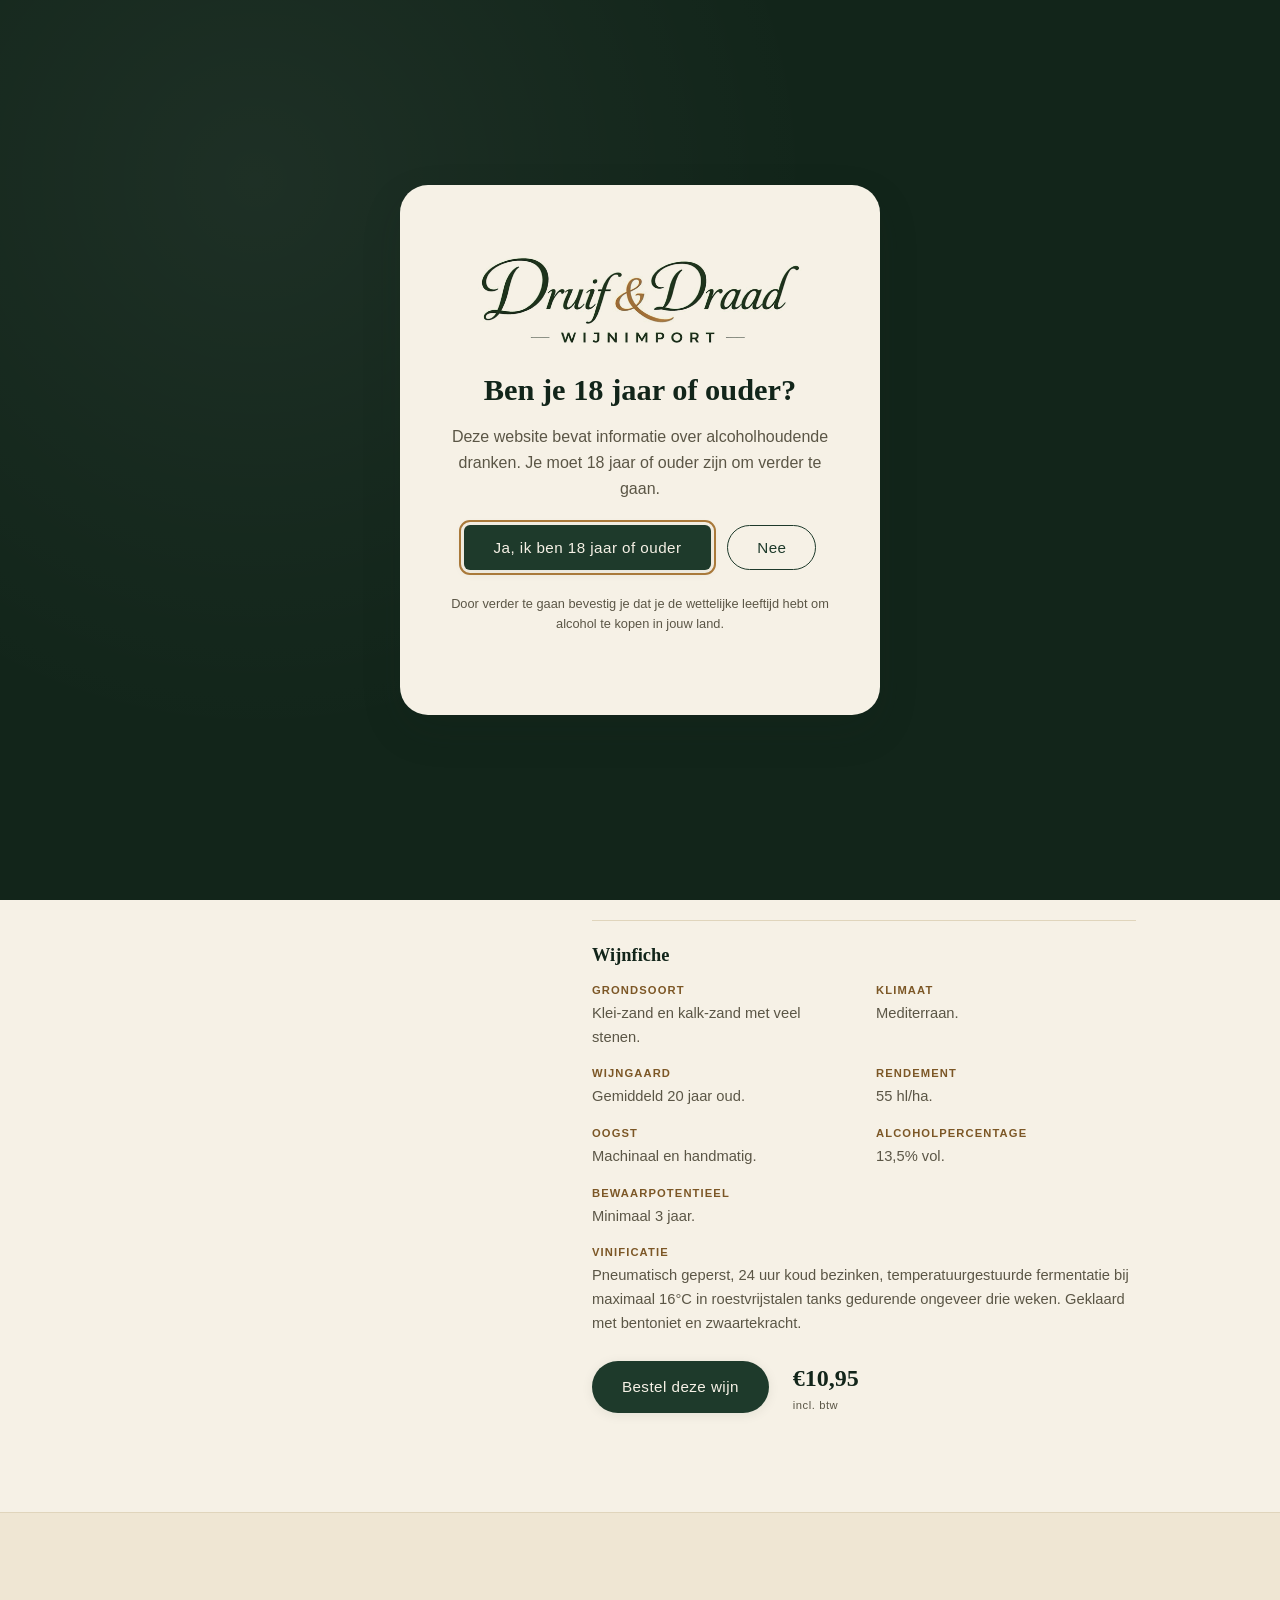
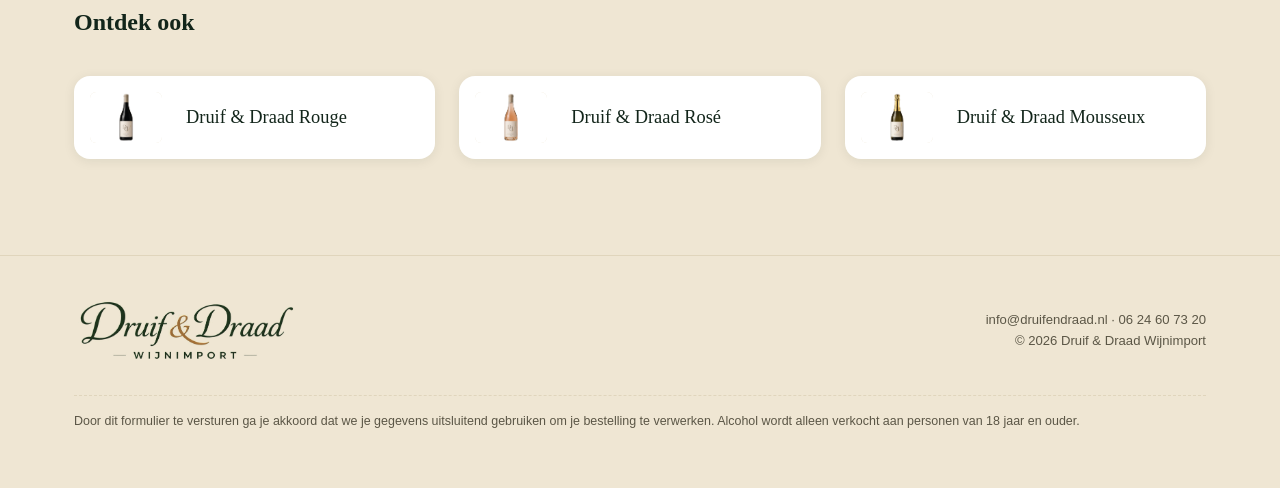
==== commit 30dfef8e: "Formspree, mousseux, prijzen, vier flessen, mobiel menu" ====
--- a/wijn-blanc.html
+++ b/wijn-blanc.html
@@ -111,7 +111,7 @@
 
             <div class="wine-detail__actions">
               <a class="btn btn-primary" href="index.html?wine=blanc#bestellen" data-i18n="winepage.orderCta">Bestel deze wijn</a>
-              <div class="wine-detail__price">&euro;9,55 <span data-i18n="wine.priceNote">incl. btw</span></div>
+              <div class="wine-detail__price">&euro;10,95 <span data-i18n="wine.priceNote">incl. btw</span></div>
             </div>
           </div>
         </div>
@@ -130,6 +130,10 @@
           <a class="wine-detail__other-card" href="wijn-rose.html">
             <img src="assets/img/wine-rose.jpg" width="1400" height="990" alt="" aria-hidden="true">
             <span>Druif &amp; Draad Ros&eacute;</span>
+          </a>
+          <a class="wine-detail__other-card" href="wijn-mousseux.html">
+            <img src="assets/img/wine-mousseux.jpg" width="1400" height="990" alt="" aria-hidden="true">
+            <span>Druif &amp; Draad Mousseux</span>
           </a>
         </div>
       </div>
--- a/css/style.css
+++ b/css/style.css
@@ -280,6 +280,9 @@
   display: none;
   background: transparent;
   border: none;
+  -webkit-appearance: none;
+  appearance: none;
+  -webkit-tap-highlight-color: transparent;
   width: 44px;
   height: 44px;
   border-radius: var(--radius-sm);
@@ -298,8 +301,8 @@
   transition: transform var(--dur-fast) var(--ease-out), opacity var(--dur-fast) var(--ease-out);
 }
 .nav-toggle span { top: 21px; }
-.nav-toggle span::before { content: ""; top: -7px; }
-.nav-toggle span::after { content: ""; top: 7px; }
+.nav-toggle span::before { content: ""; top: -7px; left: 0; right: 0; }
+.nav-toggle span::after { content: ""; top: 7px; left: 0; right: 0; }
 .nav-toggle[aria-expanded="true"] span { background: transparent; }
 .nav-toggle[aria-expanded="true"] span::before { transform: translateY(7px) rotate(45deg); }
 .nav-toggle[aria-expanded="true"] span::after { transform: translateY(-7px) rotate(-45deg); }
@@ -369,6 +372,16 @@
     box-shadow: var(--shadow-md);
   }
   .site-nav.is-open { transform: translateX(0); }
+  .nav-backdrop {
+    position: fixed;
+    inset: 0;
+    z-index: 899;
+    background: rgba(27, 22, 16, 0.32);
+    opacity: 0;
+    visibility: hidden;
+    transition: opacity var(--dur-base) var(--ease-out), visibility var(--dur-base) var(--ease-out);
+  }
+  .nav-backdrop.is-open { opacity: 1; visibility: visible; }
   .nav-links { flex-direction: column; gap: var(--space-2); }
   .nav-links a { font-size: 1.1rem; }
   .lang-switch { margin-top: var(--space-3); }
@@ -518,7 +531,7 @@
   grid-template-columns: 1fr;
 }
 @media (min-width: 720px) {
-  .wines-grid { grid-template-columns: repeat(3, 1fr); }
+  .wines-grid { grid-template-columns: repeat(2, 1fr); }
 }
 
 .wine-card {
@@ -808,7 +821,7 @@
   grid-template-columns: 1fr;
 }
 @media (min-width: 620px) {
-  .wine-detail__others-grid { grid-template-columns: repeat(2, 1fr); }
+  .wine-detail__others-grid { grid-template-columns: repeat(auto-fit, minmax(15rem, 1fr)); }
 }
 .wine-detail__other-card {
   display: flex;
@@ -892,7 +905,10 @@
 @media (min-width: 620px) {
   .form-row.two-col { grid-template-columns: 1fr 1fr; }
 }
-.field { display: grid; gap: 0.4rem; }
+.field { display: grid; gap: 0.4rem; min-width: 0; }
+.field input,
+.field select,
+.field textarea { width: 100%; min-width: 0; }
 .field label {
   font-size: 0.82rem;
   letter-spacing: 0.03em;
@@ -919,6 +935,128 @@
 .field textarea:focus { border-color: var(--color-accent); }
 .field-required::after { content: " *"; color: var(--color-accent-strong); }
 
+.order-fieldset {
+  border: 0;
+  padding: 0;
+  margin: 0;
+  min-width: 0;
+  display: grid;
+  gap: var(--space-2);
+}
+.order-fieldset + .order-fieldset { margin-top: var(--space-1); }
+.order-fieldset + .order-fieldset legend {
+  width: 100%;
+  border-top: 1px solid var(--color-border);
+  padding-top: var(--space-3);
+}
+.order-fieldset legend {
+  font-family: var(--font-display);
+  font-size: 1.25rem;
+  font-weight: 600;
+  color: var(--color-primary-strong);
+  padding: 0;
+  margin-bottom: 0.6rem;
+}
+
+.order-lines { display: grid; gap: 0.6rem; }
+.order-line {
+  display: grid;
+  grid-template-columns: minmax(0, 1fr) auto auto;
+  align-items: center;
+  gap: 0.5rem var(--space-2);
+  background: var(--color-surface);
+  border: 1.5px solid var(--color-border);
+  border-radius: var(--radius-md);
+  padding: 0.7rem 0.9rem;
+  transition: border-color var(--dur-fast) var(--ease-out), box-shadow var(--dur-fast) var(--ease-out);
+}
+.order-line.has-qty {
+  border-color: var(--color-accent);
+  box-shadow: var(--shadow-sm);
+}
+.order-line__info { display: grid; gap: 0.1rem; min-width: 0; }
+.order-line__name {
+  font-family: var(--font-display);
+  font-size: 1.12rem;
+  font-weight: 600;
+  color: var(--color-primary-strong);
+  line-height: 1.2;
+}
+.order-line__price { font-size: 0.8rem; color: var(--color-text-soft); }
+.order-line__sub {
+  min-width: 4.6rem;
+  text-align: right;
+  font-family: var(--font-display);
+  font-size: 1.1rem;
+  font-weight: 600;
+  color: var(--color-primary-strong);
+}
+
+.stepper { display: inline-flex; align-items: center; gap: 0.3rem; }
+.stepper__btn {
+  width: 44px;
+  height: 44px;
+  border-radius: 50%;
+  border: 1.5px solid var(--color-primary);
+  background: transparent;
+  color: var(--color-primary);
+  font-size: 1.25rem;
+  line-height: 1;
+  cursor: pointer;
+  transition: background-color var(--dur-fast) var(--ease-out), color var(--dur-fast) var(--ease-out);
+}
+.stepper__btn:hover { background: var(--color-primary); color: var(--color-on-primary); }
+.stepper__btn:disabled { opacity: 0.35; cursor: not-allowed; background: transparent; color: var(--color-primary); }
+.order-form .stepper .order-qty {
+  width: 3.2rem;
+  min-height: 44px;
+  text-align: center;
+  padding: 0.5em 0.2em;
+  -moz-appearance: textfield;
+  appearance: textfield;
+}
+.order-form .stepper .order-qty::-webkit-outer-spin-button,
+.order-form .stepper .order-qty::-webkit-inner-spin-button { -webkit-appearance: none; margin: 0; }
+
+.order-total {
+  display: flex;
+  align-items: baseline;
+  justify-content: space-between;
+  gap: var(--space-2);
+  padding-top: var(--space-2);
+  border-top: 1px solid var(--color-border);
+  font-family: var(--font-display);
+  font-size: 1.3rem;
+  font-weight: 600;
+  color: var(--color-primary-strong);
+}
+.order-total small {
+  font-family: var(--font-body);
+  font-size: 0.82rem;
+  font-weight: 400;
+  color: var(--color-text-soft);
+}
+.order-lines-error {
+  margin: 0;
+  font-size: 0.9rem;
+  border-radius: var(--radius-sm);
+  padding: 0.7em 1em;
+  background: #F6E4DA;
+  color: #7A3B1E;
+}
+
+.form-row.address-street { grid-template-columns: 1fr; }
+.form-row.address-city { grid-template-columns: 1fr; }
+@media (min-width: 620px) {
+  .form-row.address-street { grid-template-columns: minmax(0, 2fr) minmax(0, 1fr) minmax(0, 1fr); }
+  .form-row.address-city { grid-template-columns: minmax(0, 1fr) minmax(0, 2fr); }
+}
+@media (max-width: 479px) {
+  .order-line { grid-template-columns: 1fr auto; }
+  .order-line__info { grid-column: 1 / -1; }
+  .order-line__sub { text-align: right; }
+}
+
 .order-form__footer {
   display: flex;
   align-items: center;
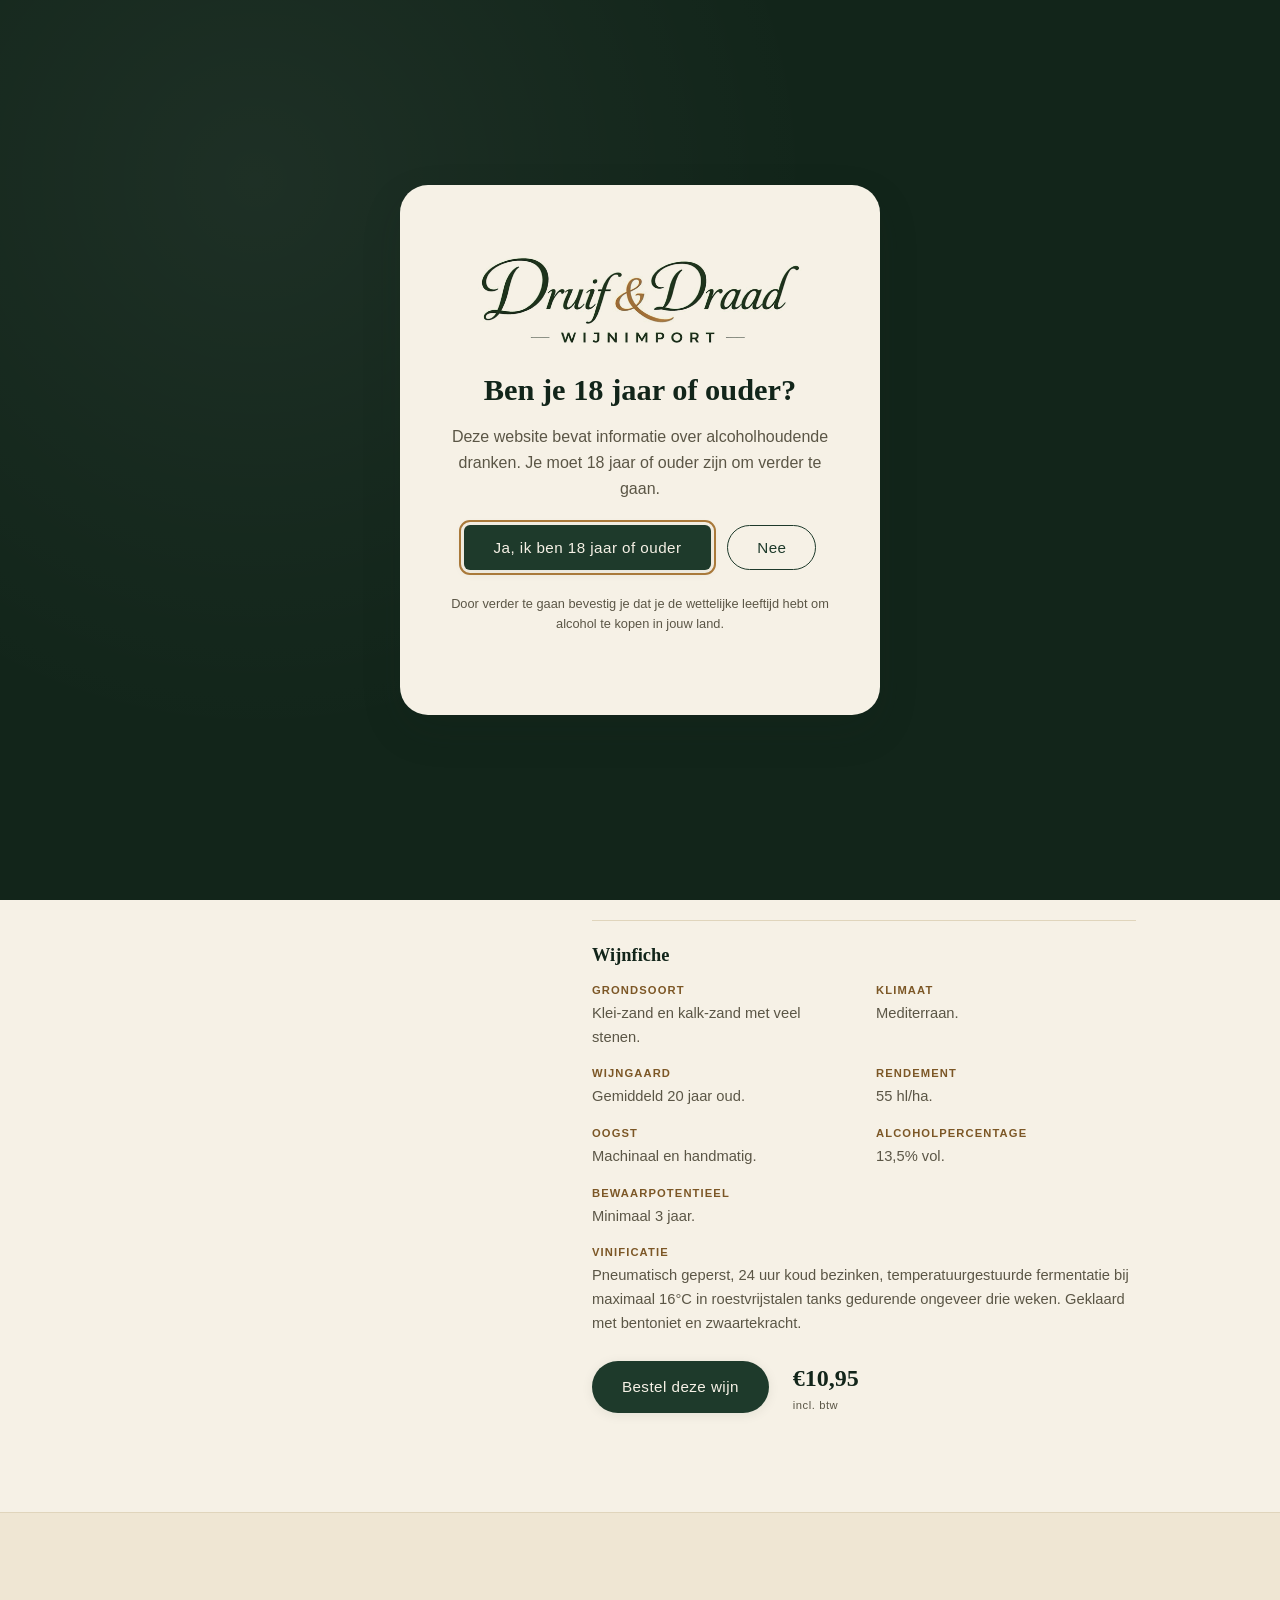
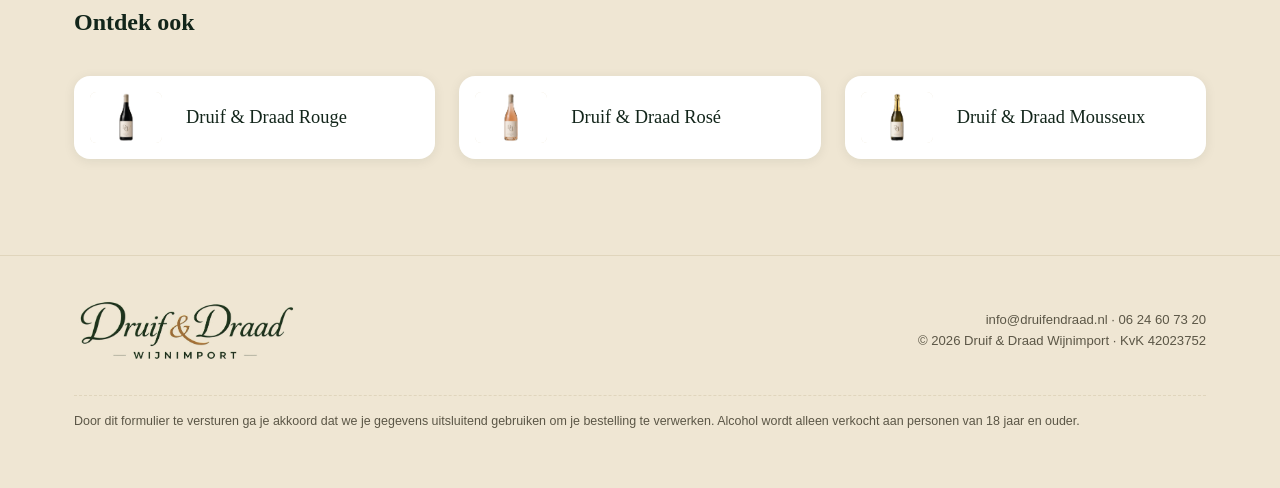
==== commit 795b59c4: "Nieuwe site met back office, KvK in footer" ====
--- a/wijn-blanc.html
+++ b/wijn-blanc.html
@@ -111,7 +111,7 @@
 
             <div class="wine-detail__actions">
               <a class="btn btn-primary" href="index.html?wine=blanc#bestellen" data-i18n="winepage.orderCta">Bestel deze wijn</a>
-              <div class="wine-detail__price">&euro;10,95 <span data-i18n="wine.priceNote">incl. btw</span></div>
+              <div class="wine-detail__price" data-price-for="blanc">&euro;10,95 <span data-i18n="wine.priceNote">incl. btw</span></div>
             </div>
           </div>
         </div>
@@ -148,12 +148,13 @@
       </div>
       <div class="site-footer__meta">
         <p>info@druifendraad.nl · 06 24 60 73 20</p>
-        <p>&copy; <span id="year"></span> Druif &amp; Draad Wijnimport</p>
+        <p>&copy; <span id="year"></span> Druif &amp; Draad Wijnimport · KvK 42023752</p>
       </div>
       <p class="site-footer__legal-note" data-i18n="footer.legal">Door dit formulier te versturen ga je akkoord dat we je gegevens uitsluitend gebruiken om je bestelling te verwerken. Alcohol wordt alleen verkocht aan personen van 18 jaar en ouder.</p>
     </div>
   </footer>
 
+  <script src="js/config.js"></script>
   <script src="js/main.js"></script>
 </body>
 </html>
